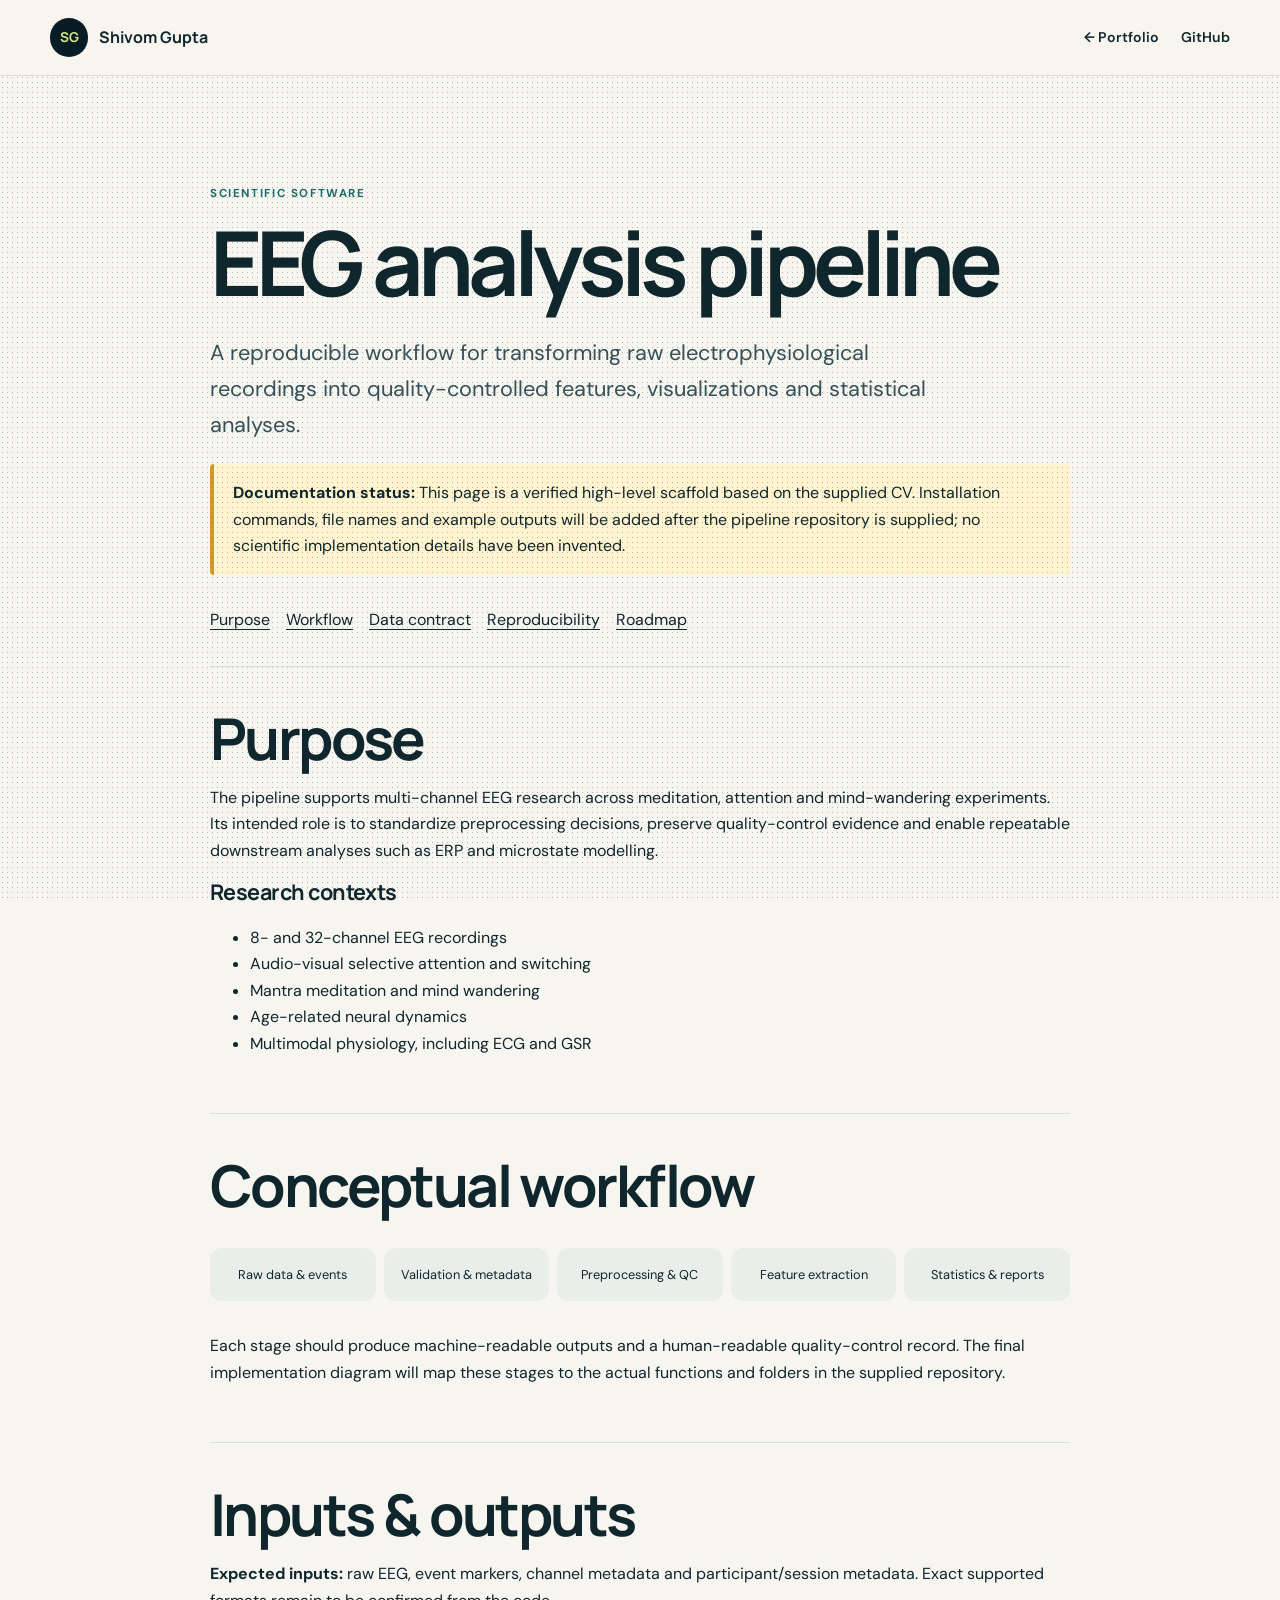
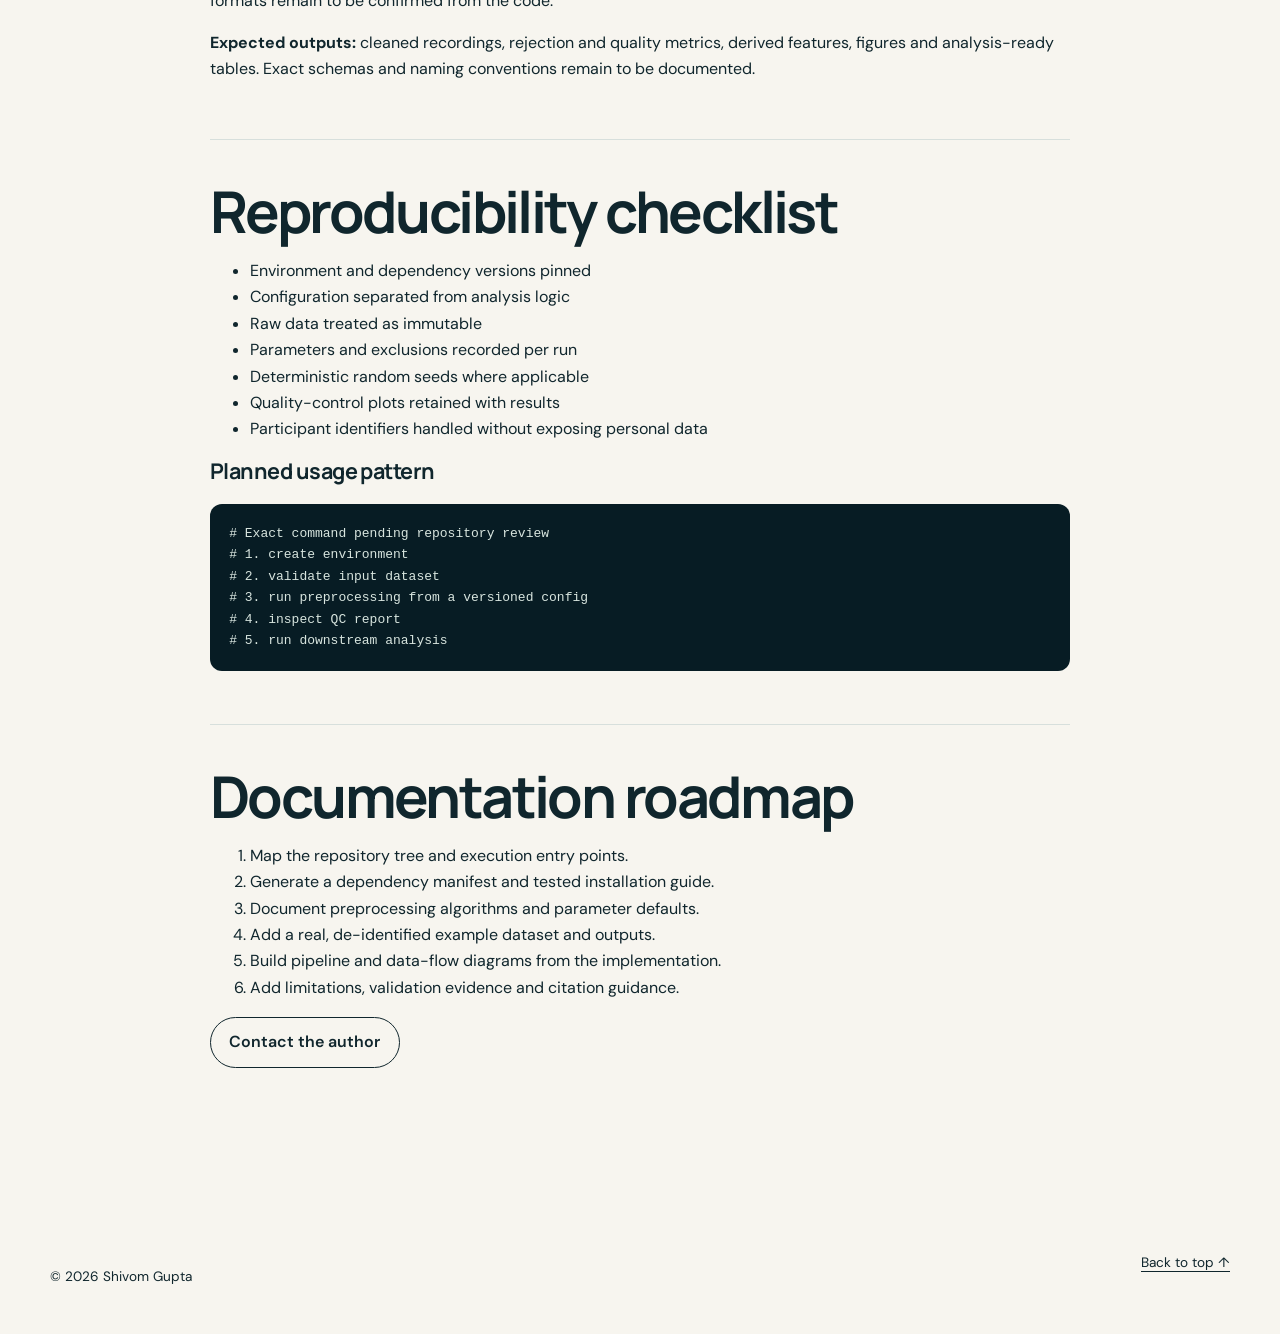
==== eeg-pipeline.html @ 1b75221d "Updated Website" ====
<!doctype html><html lang="en"><head><meta charset="utf-8"><meta name="viewport" content="width=device-width,initial-scale=1"><title>EEG Pipeline Documentation | Shivom Gupta</title><meta name="description" content="Documentation overview for Shivom Gupta's reproducible EEG analysis pipeline."><link rel="icon" href="images/logo.png"><link rel="stylesheet" href="assets/css/portfolio.css"><style>.docs{max-width:900px;margin:auto;padding:6rem 1.25rem}.docs-nav{display:flex;gap:1rem;flex-wrap:wrap;margin:2rem 0}.docs section{padding:2.5rem 0;border-top:1px solid var(--line)}.workflow{display:grid;grid-template-columns:repeat(5,1fr);gap:.5rem;margin:2rem 0}.workflow span{background:#e9eeea;padding:1rem .65rem;border-radius:.75rem;text-align:center;font-size:.8rem}.notice{background:#fff4cf;border-left:4px solid #d39b25;padding:1rem 1.2rem;border-radius:.25rem}.code{background:var(--navy);color:#d8e5df;padding:1.2rem;border-radius:.75rem;overflow:auto;font-family:monospace}@media(max-width:700px){.workflow{grid-template-columns:1fr}}</style></head><body><a class="skip-link" href="#docs">Skip to documentation</a><header class="site-header"><a class="brand" href="index.html"><span>SG</span> Shivom Gupta</a><nav style="display:flex"><a href="index.html#projects">← Portfolio</a><a href="https://github.com/Shivom7">GitHub</a></nav></header><main class="docs" id="docs"><p class="kicker">Scientific software</p><h1>EEG analysis pipeline</h1><p class="lede">A reproducible workflow for transforming raw electrophysiological recordings into quality-controlled features, visualizations and statistical analyses.</p><div class="notice"><strong>Documentation status:</strong> This page is a verified high-level scaffold based on the supplied CV. Installation commands, file names and example outputs will be added after the pipeline repository is supplied; no scientific implementation details have been invented.</div><nav class="docs-nav" aria-label="On this page"><a href="#purpose">Purpose</a><a href="#workflow">Workflow</a><a href="#inputs">Data contract</a><a href="#reproducibility">Reproducibility</a><a href="#roadmap">Roadmap</a></nav><section id="purpose"><h2>Purpose</h2><p>The pipeline supports multi-channel EEG research across meditation, attention and mind-wandering experiments. Its intended role is to standardize preprocessing decisions, preserve quality-control evidence and enable repeatable downstream analyses such as ERP and microstate modelling.</p><h3>Research contexts</h3><ul><li>8- and 32-channel EEG recordings</li><li>Audio-visual selective attention and switching</li><li>Mantra meditation and mind wandering</li><li>Age-related neural dynamics</li><li>Multimodal physiology, including ECG and GSR</li></ul></section><section id="workflow"><h2>Conceptual workflow</h2><div class="workflow" aria-label="EEG pipeline workflow"><span>Raw data & events</span><span>Validation & metadata</span><span>Preprocessing & QC</span><span>Feature extraction</span><span>Statistics & reports</span></div><p>Each stage should produce machine-readable outputs and a human-readable quality-control record. The final implementation diagram will map these stages to the actual functions and folders in the supplied repository.</p></section><section id="inputs"><h2>Inputs & outputs</h2><p><strong>Expected inputs:</strong> raw EEG, event markers, channel metadata and participant/session metadata. Exact supported formats remain to be confirmed from the code.</p><p><strong>Expected outputs:</strong> cleaned recordings, rejection and quality metrics, derived features, figures and analysis-ready tables. Exact schemas and naming conventions remain to be documented.</p></section><section id="reproducibility"><h2>Reproducibility checklist</h2><ul><li>Environment and dependency versions pinned</li><li>Configuration separated from analysis logic</li><li>Raw data treated as immutable</li><li>Parameters and exclusions recorded per run</li><li>Deterministic random seeds where applicable</li><li>Quality-control plots retained with results</li><li>Participant identifiers handled without exposing personal data</li></ul><h3>Planned usage pattern</h3><pre class="code"><code># Exact command pending repository review
# 1. create environment
# 2. validate input dataset
# 3. run preprocessing from a versioned config
# 4. inspect QC report
# 5. run downstream analysis</code></pre></section><section id="roadmap"><h2>Documentation roadmap</h2><ol><li>Map the repository tree and execution entry points.</li><li>Generate a dependency manifest and tested installation guide.</li><li>Document preprocessing algorithms and parameter defaults.</li><li>Add a real, de-identified example dataset and outputs.</li><li>Build pipeline and data-flow diagrams from the implementation.</li><li>Add limitations, validation evidence and citation guidance.</li></ol><p><a class="button" href="mailto:shivomgupta90@gmail.com">Contact the author</a></p></section></main><footer><p>© <span id="year"></span> Shivom Gupta</p><a href="#docs">Back to top ↑</a></footer><script src="assets/js/portfolio.js"></script></body></html>
---- assets/css/portfolio.css ----
@import url('https://fonts.googleapis.com/css2?family=DM+Sans:wght@400;500;600&family=Manrope:wght@500;600;700&display=swap');
:root{--ink:#10262d;--muted:#597078;--paper:#f7f5ef;--white:#fff;--teal:#1d6c6d;--lime:#d7e78b;--line:#d7dfdc;--navy:#071c24;--max:1180px;--radius:1.25rem}*{box-sizing:border-box}html{scroll-behavior:smooth}body{margin:0;background:var(--paper);color:var(--ink);font-family:"DM Sans",sans-serif;line-height:1.65}body:before{content:"";position:fixed;inset:0;pointer-events:none;opacity:.32;background-image:radial-gradient(#234 0.45px,transparent .45px);background-size:5px 5px}a{color:inherit;text-decoration-thickness:1px;text-underline-offset:4px}img{max-width:100%;display:block}h1,h2,h3{font-family:Manrope,sans-serif;line-height:1.08;margin-top:0}h1{font-size:clamp(3.2rem,7vw,6.8rem);letter-spacing:-.065em;margin-bottom:1.5rem}h1 em{color:var(--teal);font-style:normal}h2{font-size:clamp(2.25rem,4.5vw,4.4rem);letter-spacing:-.045em;margin-bottom:1rem}h3{font-size:1.35rem;letter-spacing:-.025em}.skip-link{position:fixed;top:-5rem;left:1rem;z-index:20;background:#fff;padding:.75rem}.skip-link:focus{top:1rem}.site-header{height:76px;padding:0 max(1.25rem,calc((100% - var(--max))/2));display:flex;align-items:center;justify-content:space-between;position:sticky;top:0;z-index:10;background:rgba(247,245,239,.94);backdrop-filter:blur(14px);border-bottom:1px solid rgba(16,38,45,.12)}.brand{display:flex;align-items:center;gap:.65rem;font-family:Manrope;text-decoration:none;font-weight:700}.brand span{display:grid;place-items:center;width:2.4rem;height:2.4rem;border-radius:50%;background:var(--navy);color:var(--lime);font-size:.85rem}.site-header nav{display:flex;gap:1.35rem}.site-header nav a{text-decoration:none;font-size:.88rem;font-weight:600}.site-header nav a:hover{color:var(--teal)}.menu-button{display:none}.hero{max-width:var(--max);margin:auto;min-height:calc(100vh - 76px);display:grid;grid-template-columns:1.35fr .65fr;align-items:center;gap:5vw;padding:6rem 1.25rem}.eyebrow,.kicker,.tag{font-weight:700;text-transform:uppercase;letter-spacing:.14em;font-size:.72rem;color:var(--teal)}.lede{font-size:clamp(1.15rem,1.7vw,1.4rem);max-width:720px;color:#365158}.current{display:flex;align-items:center;gap:.65rem;font-weight:600}.current span{width:.65rem;height:.65rem;background:#73a559;border-radius:50%;box-shadow:0 0 0 .3rem rgba(115,165,89,.15)}.actions{display:flex;gap:.75rem;flex-wrap:wrap;margin:2rem 0}.button{display:inline-flex;align-items:center;justify-content:center;min-height:48px;padding:.7rem 1.15rem;border:1px solid var(--ink);border-radius:999px;text-decoration:none;font-weight:600}.button:hover{transform:translateY(-2px)}.button.primary{background:var(--navy);color:#fff;border-color:var(--navy)}.social-links,.chips{list-style:none;padding:0;display:flex;gap:.85rem;flex-wrap:wrap}.social-links a{font-size:.9rem}.portrait{position:relative;margin:0}.portrait:before{content:"";position:absolute;inset:-1.25rem 1.25rem 1.25rem -1.25rem;border:1px solid var(--teal);border-radius:45% 45% 1rem 1rem;z-index:-1}.portrait img{aspect-ratio:4/5;object-fit:cover;object-position:58% center;border-radius:45% 45% 1rem 1rem}.portrait figcaption{font-size:.76rem;color:var(--muted);margin-top:.75rem}.section{max-width:var(--max);margin:auto;padding:7.5rem 1.25rem}.section.alt{max-width:none;background:#e9eeea;padding-left:max(1.25rem,calc((100% - var(--max))/2));padding-right:max(1.25rem,calc((100% - var(--max))/2))}.two-column{display:grid;grid-template-columns:.8fr 1.2fr;gap:9vw}.prose{font-size:1.13rem}.prose p:first-child{margin-top:0}.section-heading{display:flex;justify-content:space-between;align-items:end;gap:2rem;margin-bottom:3rem}.section-heading>p{max-width:430px;color:var(--muted)}.card-grid{display:grid;grid-template-columns:repeat(2,1fr);gap:1rem}.card{background:var(--white);padding:2rem;border-radius:var(--radius);min-height:300px;position:relative;border:1px solid rgba(16,38,45,.06)}.card.featured{background:var(--navy);color:#fff}.card-index{display:block;font:600 .8rem Manrope;color:var(--teal);margin-bottom:4rem}.featured .card-index{color:var(--lime)}.card p{color:var(--muted)}.featured p:not(.tag){color:#bdd0d1}.chips li{font-size:.72rem;border:1px solid var(--line);padding:.25rem .55rem;border-radius:999px}.featured .chips li{border-color:#426169}.timeline{border-top:1px solid var(--line)}.timeline article{display:grid;grid-template-columns:180px 1fr;gap:2rem;padding:2.4rem 0;border-bottom:1px solid var(--line)}.timeline time{font:600 .9rem Manrope;color:var(--teal)}.timeline article>div{max-width:760px}.project-grid{display:grid;grid-template-columns:repeat(3,1fr);gap:1rem}.project-card{background:#fff;border-radius:var(--radius);overflow:hidden}.project-card>div:last-child{padding:1.6rem}.project-image{height:220px;overflow:hidden;background:var(--navy)}.project-image img{width:100%;height:100%;object-fit:cover}.project-image.brain img{object-fit:contain;padding:1.5rem}.text-link{font-weight:700;color:var(--teal)}.image-note{font-size:.8rem;color:var(--muted)}.teaching-list article{display:grid;grid-template-columns:80px 1fr;gap:2rem;padding:2rem 0;border-top:1px solid var(--line)}.teaching-list article>span{font:600 2rem Manrope;color:#9cafaa}.output-list{display:grid;grid-template-columns:1fr 1fr}.output-list article{padding:2rem;border-top:1px solid #bdcac6}.output-list article:nth-child(odd){border-right:1px solid #bdcac6}.status{display:inline-block;color:var(--teal);font-size:.75rem;font-weight:700;text-transform:uppercase;letter-spacing:.08em;margin-bottom:1.2rem}.skills-grid{display:grid;grid-template-columns:repeat(4,1fr);gap:1rem}.skills-grid article{border-top:3px solid var(--teal);padding-top:1.25rem}.contact-section{background:var(--navy);color:white;padding:7rem max(1.25rem,calc((100% - var(--max))/2));}.contact-section h2{max-width:800px}.contact-section>p:not(.kicker){color:#bdd0d1;max-width:650px}.contact-section .button{border-color:#8da3a4}.contact-section .primary{background:var(--lime);border-color:var(--lime);color:var(--navy)}footer{padding:2rem max(1.25rem,calc((100% - var(--max))/2));display:flex;justify-content:space-between;font-size:.85rem}a:focus-visible,button:focus-visible{outline:3px solid #e3a238;outline-offset:4px}@media (prefers-reduced-motion:reduce){html{scroll-behavior:auto}*{transition:none!important}}@media(max-width:860px){.menu-button{display:block;background:none;border:1px solid var(--ink);border-radius:999px;padding:.5rem .8rem}.site-header nav{display:none;position:absolute;top:75px;left:0;right:0;background:var(--paper);padding:1rem 1.25rem;flex-direction:column;border-bottom:1px solid var(--line)}.site-header nav.open{display:flex}.hero{grid-template-columns:1fr;padding-top:4rem}.portrait{max-width:520px}.two-column{grid-template-columns:1fr;gap:1rem}.project-grid,.skills-grid{grid-template-columns:1fr 1fr}.section-heading{align-items:start;flex-direction:column}.card-index{margin-bottom:2rem}}@media(max-width:580px){h1{font-size:3.3rem}.section{padding-top:5rem;padding-bottom:5rem}.card-grid,.project-grid,.skills-grid,.output-list{grid-template-columns:1fr}.timeline article{grid-template-columns:1fr;gap:.4rem}.output-list article:nth-child(odd){border-right:0}.teaching-list article{grid-template-columns:45px 1fr;gap:1rem}.social-links{gap:.7rem}.site-header{height:68px}.site-header nav{top:67px}}
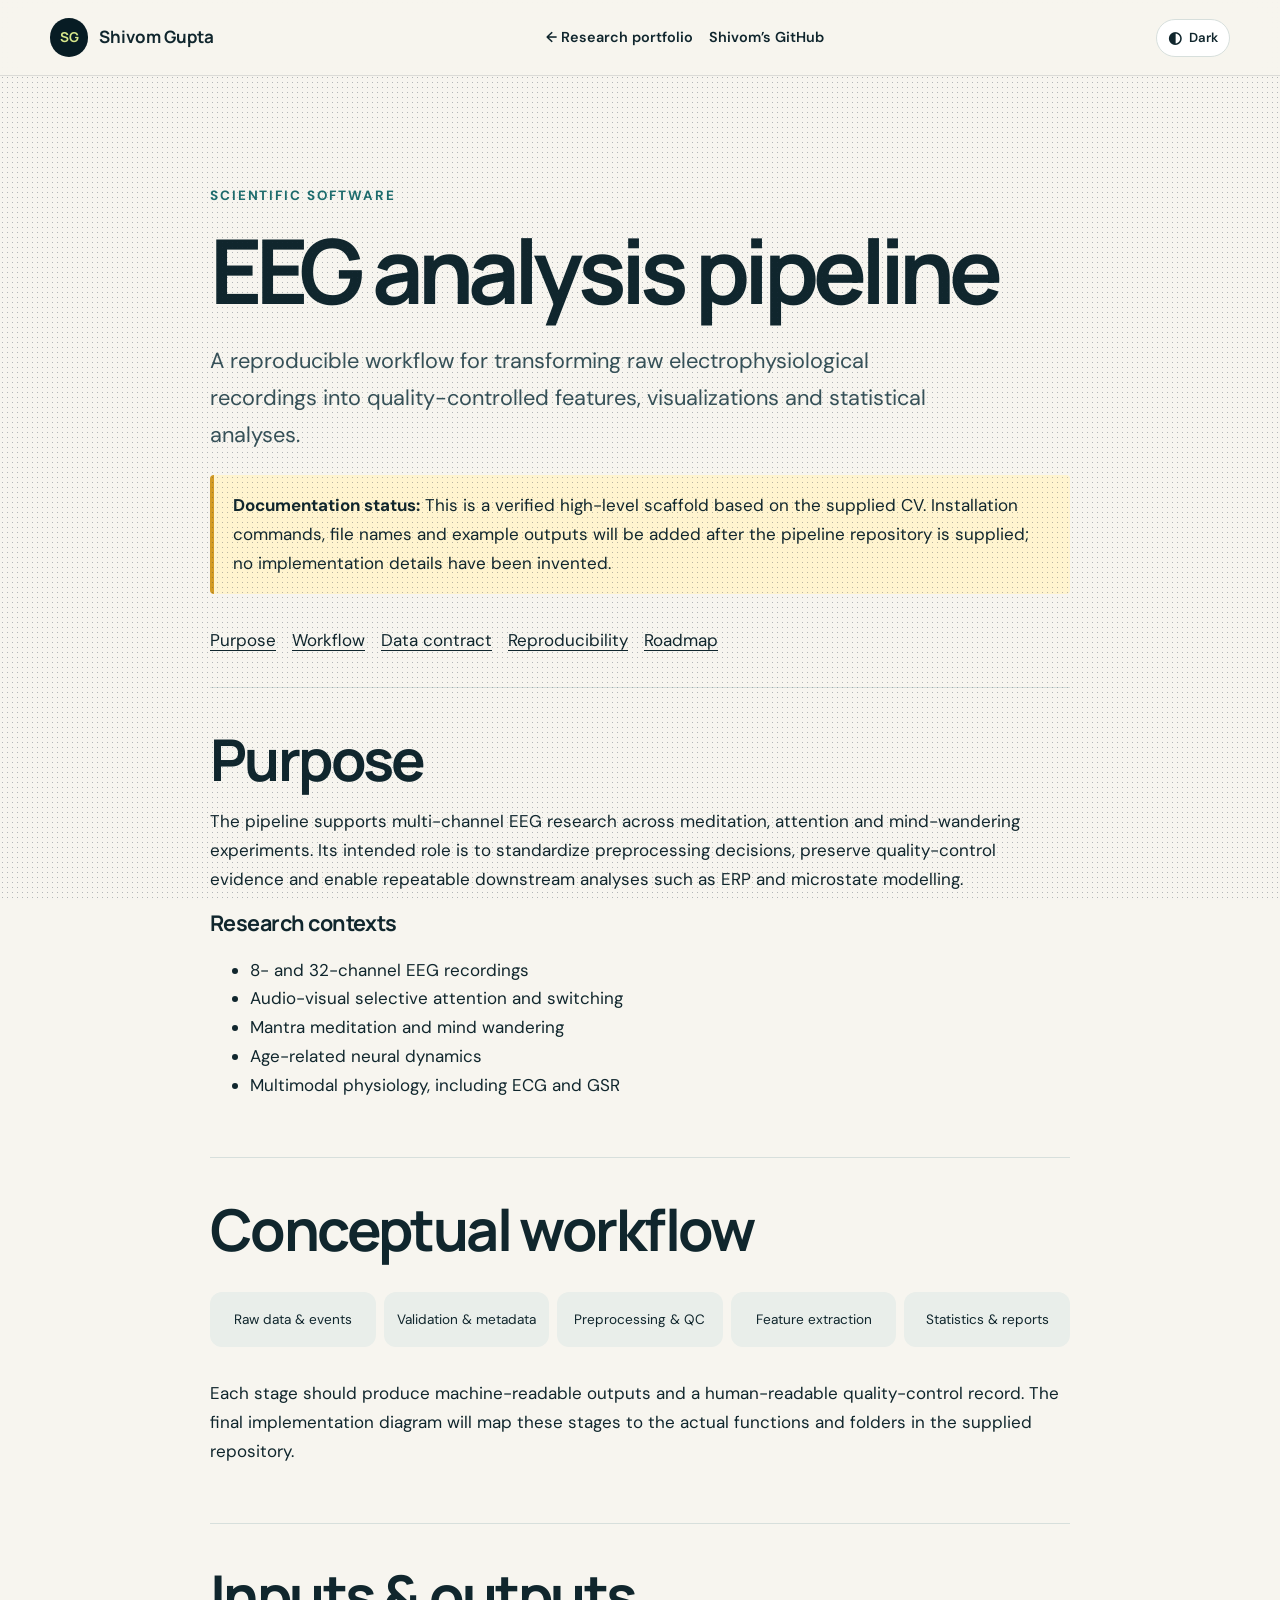
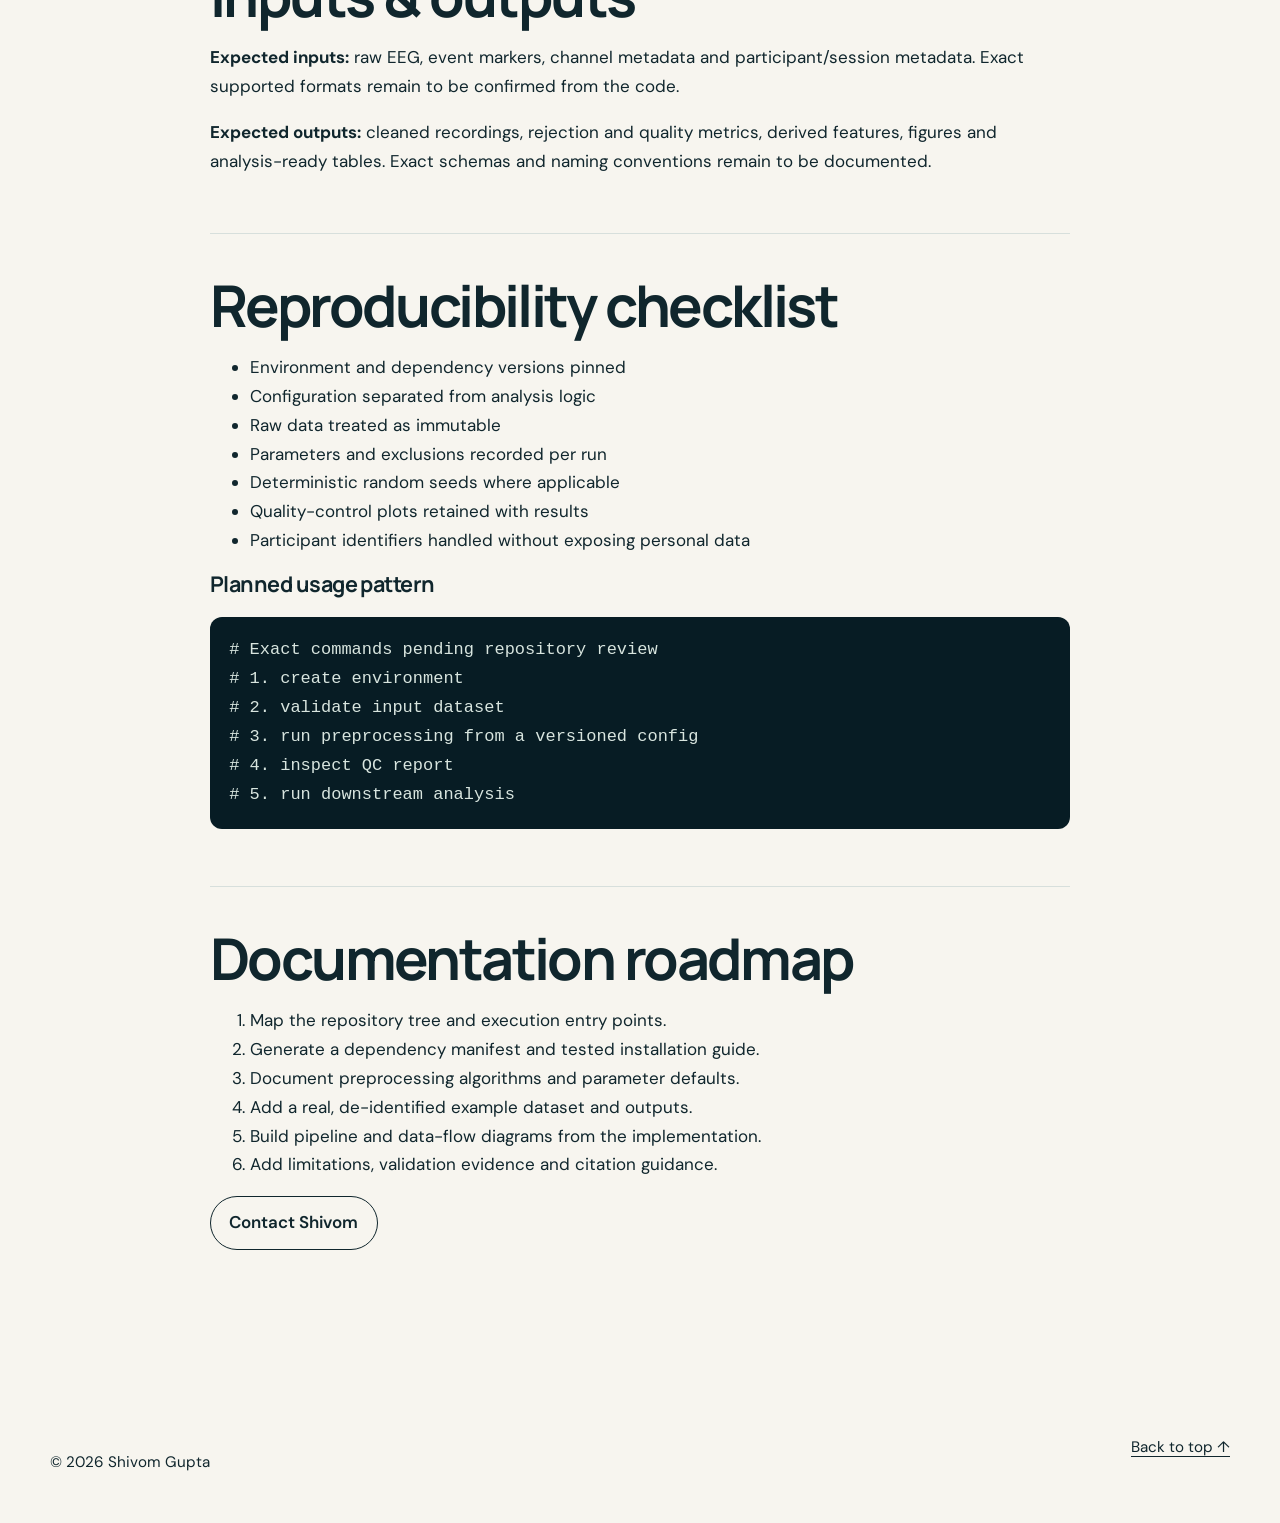
==== commit 322245ed: "Updated Website" ====
--- a/eeg-pipeline.html
+++ b/eeg-pipeline.html
@@ -1,6 +1,8 @@
-<!doctype html><html lang="en"><head><meta charset="utf-8"><meta name="viewport" content="width=device-width,initial-scale=1"><title>EEG Pipeline Documentation | Shivom Gupta</title><meta name="description" content="Documentation overview for Shivom Gupta's reproducible EEG analysis pipeline."><link rel="icon" href="images/logo.png"><link rel="stylesheet" href="assets/css/portfolio.css"><style>.docs{max-width:900px;margin:auto;padding:6rem 1.25rem}.docs-nav{display:flex;gap:1rem;flex-wrap:wrap;margin:2rem 0}.docs section{padding:2.5rem 0;border-top:1px solid var(--line)}.workflow{display:grid;grid-template-columns:repeat(5,1fr);gap:.5rem;margin:2rem 0}.workflow span{background:#e9eeea;padding:1rem .65rem;border-radius:.75rem;text-align:center;font-size:.8rem}.notice{background:#fff4cf;border-left:4px solid #d39b25;padding:1rem 1.2rem;border-radius:.25rem}.code{background:var(--navy);color:#d8e5df;padding:1.2rem;border-radius:.75rem;overflow:auto;font-family:monospace}@media(max-width:700px){.workflow{grid-template-columns:1fr}}</style></head><body><a class="skip-link" href="#docs">Skip to documentation</a><header class="site-header"><a class="brand" href="index.html"><span>SG</span> Shivom Gupta</a><nav style="display:flex"><a href="index.html#projects">← Portfolio</a><a href="https://github.com/Shivom7">GitHub</a></nav></header><main class="docs" id="docs"><p class="kicker">Scientific software</p><h1>EEG analysis pipeline</h1><p class="lede">A reproducible workflow for transforming raw electrophysiological recordings into quality-controlled features, visualizations and statistical analyses.</p><div class="notice"><strong>Documentation status:</strong> This page is a verified high-level scaffold based on the supplied CV. Installation commands, file names and example outputs will be added after the pipeline repository is supplied; no scientific implementation details have been invented.</div><nav class="docs-nav" aria-label="On this page"><a href="#purpose">Purpose</a><a href="#workflow">Workflow</a><a href="#inputs">Data contract</a><a href="#reproducibility">Reproducibility</a><a href="#roadmap">Roadmap</a></nav><section id="purpose"><h2>Purpose</h2><p>The pipeline supports multi-channel EEG research across meditation, attention and mind-wandering experiments. Its intended role is to standardize preprocessing decisions, preserve quality-control evidence and enable repeatable downstream analyses such as ERP and microstate modelling.</p><h3>Research contexts</h3><ul><li>8- and 32-channel EEG recordings</li><li>Audio-visual selective attention and switching</li><li>Mantra meditation and mind wandering</li><li>Age-related neural dynamics</li><li>Multimodal physiology, including ECG and GSR</li></ul></section><section id="workflow"><h2>Conceptual workflow</h2><div class="workflow" aria-label="EEG pipeline workflow"><span>Raw data & events</span><span>Validation & metadata</span><span>Preprocessing & QC</span><span>Feature extraction</span><span>Statistics & reports</span></div><p>Each stage should produce machine-readable outputs and a human-readable quality-control record. The final implementation diagram will map these stages to the actual functions and folders in the supplied repository.</p></section><section id="inputs"><h2>Inputs & outputs</h2><p><strong>Expected inputs:</strong> raw EEG, event markers, channel metadata and participant/session metadata. Exact supported formats remain to be confirmed from the code.</p><p><strong>Expected outputs:</strong> cleaned recordings, rejection and quality metrics, derived features, figures and analysis-ready tables. Exact schemas and naming conventions remain to be documented.</p></section><section id="reproducibility"><h2>Reproducibility checklist</h2><ul><li>Environment and dependency versions pinned</li><li>Configuration separated from analysis logic</li><li>Raw data treated as immutable</li><li>Parameters and exclusions recorded per run</li><li>Deterministic random seeds where applicable</li><li>Quality-control plots retained with results</li><li>Participant identifiers handled without exposing personal data</li></ul><h3>Planned usage pattern</h3><pre class="code"><code># Exact command pending repository review
+<!doctype html>
+<html lang="en"><head><meta charset="utf-8"><meta name="viewport" content="width=device-width,initial-scale=1"><title>EEG Pipeline Documentation | Shivom Gupta</title><meta name="description" content="Documentation overview for Shivom Gupta's reproducible EEG analysis pipeline."><link rel="icon" href="images/logo.png"><link rel="stylesheet" href="assets/css/portfolio.css"><link rel="stylesheet" href="assets/css/refinements.css"><style>.docs{max-width:900px;margin:auto;padding:6rem 1.25rem}.docs-nav{display:flex;gap:1rem;flex-wrap:wrap;margin:2rem 0}.docs section{padding:2.5rem 0;border-top:1px solid var(--line)}.workflow{display:grid;grid-template-columns:repeat(5,1fr);gap:.5rem;margin:2rem 0}.workflow span{background:#e9eeea;padding:1rem .65rem;border-radius:.75rem;text-align:center;font-size:.85rem}.notice{background:#fff4cf;border-left:4px solid #d39b25;padding:1rem 1.2rem;border-radius:.25rem}.code{background:var(--navy);color:#d8e5df;padding:1.2rem;border-radius:.75rem;overflow:auto;font-family:monospace}@media(max-width:700px){.workflow{grid-template-columns:1fr}}</style></head>
+<body><a class="skip-link" href="#docs">Skip to documentation</a><header class="site-header"><a class="brand" href="index.html"><span>SG</span> Shivom Gupta</a><nav style="display:flex"><a href="index.html#research">← Research portfolio</a><a href="https://github.com/Shivom7">Shivom’s GitHub</a></nav></header><main class="docs" id="docs"><p class="kicker">Scientific software</p><h1>EEG analysis pipeline</h1><p class="lede">A reproducible workflow for transforming raw electrophysiological recordings into quality-controlled features, visualizations and statistical analyses.</p><div class="notice"><strong>Documentation status:</strong> This is a verified high-level scaffold based on the supplied CV. Installation commands, file names and example outputs will be added after the pipeline repository is supplied; no implementation details have been invented.</div><nav class="docs-nav" aria-label="On this page"><a href="#purpose">Purpose</a><a href="#workflow">Workflow</a><a href="#inputs">Data contract</a><a href="#reproducibility">Reproducibility</a><a href="#roadmap">Roadmap</a></nav><section id="purpose"><h2>Purpose</h2><p>The pipeline supports multi-channel EEG research across meditation, attention and mind-wandering experiments. Its intended role is to standardize preprocessing decisions, preserve quality-control evidence and enable repeatable downstream analyses such as ERP and microstate modelling.</p><h3>Research contexts</h3><ul><li>8- and 32-channel EEG recordings</li><li>Audio-visual selective attention and switching</li><li>Mantra meditation and mind wandering</li><li>Age-related neural dynamics</li><li>Multimodal physiology, including ECG and GSR</li></ul></section><section id="workflow"><h2>Conceptual workflow</h2><div class="workflow" aria-label="EEG pipeline workflow"><span>Raw data & events</span><span>Validation & metadata</span><span>Preprocessing & QC</span><span>Feature extraction</span><span>Statistics & reports</span></div><p>Each stage should produce machine-readable outputs and a human-readable quality-control record. The final implementation diagram will map these stages to the actual functions and folders in the supplied repository.</p></section><section id="inputs"><h2>Inputs & outputs</h2><p><strong>Expected inputs:</strong> raw EEG, event markers, channel metadata and participant/session metadata. Exact supported formats remain to be confirmed from the code.</p><p><strong>Expected outputs:</strong> cleaned recordings, rejection and quality metrics, derived features, figures and analysis-ready tables. Exact schemas and naming conventions remain to be documented.</p></section><section id="reproducibility"><h2>Reproducibility checklist</h2><ul><li>Environment and dependency versions pinned</li><li>Configuration separated from analysis logic</li><li>Raw data treated as immutable</li><li>Parameters and exclusions recorded per run</li><li>Deterministic random seeds where applicable</li><li>Quality-control plots retained with results</li><li>Participant identifiers handled without exposing personal data</li></ul><h3>Planned usage pattern</h3><pre class="code"><code># Exact commands pending repository review
 # 1. create environment
 # 2. validate input dataset
 # 3. run preprocessing from a versioned config
 # 4. inspect QC report
-# 5. run downstream analysis</code></pre></section><section id="roadmap"><h2>Documentation roadmap</h2><ol><li>Map the repository tree and execution entry points.</li><li>Generate a dependency manifest and tested installation guide.</li><li>Document preprocessing algorithms and parameter defaults.</li><li>Add a real, de-identified example dataset and outputs.</li><li>Build pipeline and data-flow diagrams from the implementation.</li><li>Add limitations, validation evidence and citation guidance.</li></ol><p><a class="button" href="mailto:shivomgupta90@gmail.com">Contact the author</a></p></section></main><footer><p>© <span id="year"></span> Shivom Gupta</p><a href="#docs">Back to top ↑</a></footer><script src="assets/js/portfolio.js"></script></body></html>
+# 5. run downstream analysis</code></pre></section><section id="roadmap"><h2>Documentation roadmap</h2><ol><li>Map the repository tree and execution entry points.</li><li>Generate a dependency manifest and tested installation guide.</li><li>Document preprocessing algorithms and parameter defaults.</li><li>Add a real, de-identified example dataset and outputs.</li><li>Build pipeline and data-flow diagrams from the implementation.</li><li>Add limitations, validation evidence and citation guidance.</li></ol><p><a class="button" href="mailto:shivomgupta90@gmail.com">Contact Shivom</a></p></section></main><footer><p>© <span id="year"></span> Shivom Gupta</p><a href="#docs">Back to top ↑</a></footer><script src="assets/js/portfolio.js"></script></body></html>
--- a/assets/css/refinements.css
+++ b/assets/css/refinements.css
@@ -0,0 +1,17 @@
+body{font-size:17px;line-height:1.7}.site-header nav{gap:1rem}.site-header nav a{font-size:.9rem}.portrait-square:before,.portrait-square img{border-radius:1.5rem}.portrait figcaption,.image-note{font-size:.9rem}.eyebrow,.kicker,.tag{font-size:.78rem}.card p,.timeline p,.teaching-list p,.publication-list li{font-size:1rem}.chips li{font-size:.8rem}.timeline time{font-size:1rem}.about-original{position:relative;color:#fff;background:linear-gradient(rgba(4,18,26,.78),rgba(4,18,26,.84)),url('../../images/bg.png') center/cover fixed}.about-original .section{position:relative}.about-original .prose{color:#dce8e8}.about-original .light{color:var(--lime)}.skills-prominent{padding-top:6rem;padding-bottom:6rem}.skills-prominent .skills-grid{grid-template-columns:repeat(3,1fr)}.skills-prominent .skills-grid article{background:#fff;border-top:3px solid var(--teal);border-radius:0 0 1rem 1rem;padding:1.35rem}.skills-prominent .chips{gap:.45rem}.research-highlights{display:grid;grid-template-columns:repeat(3,1fr);gap:1rem;margin:3rem 0 6rem}.research-highlights article{display:flex;flex-direction:column;padding:1.5rem;border-left:3px solid var(--teal)}.research-highlights strong{font:700 1.55rem Manrope}.research-highlights span{color:var(--muted)}.compact{margin-bottom:1rem}.publications{padding-top:1rem}.publications>h3{margin-top:2.5rem}.publication-list{padding:0;list-style:none;counter-reset:papers}.publication-list li{position:relative;padding:1.15rem 1rem 1.15rem 3.6rem;border-top:1px solid #bdcac6;counter-increment:papers}.publication-list li:before{content:counter(papers,decimal-leading-zero);position:absolute;left:.3rem;color:var(--teal);font:600 .85rem Manrope}.education-grid{display:grid;grid-template-columns:1fr 1fr;gap:1rem}.education-grid article{background:#fff;padding:2rem;border-radius:var(--radius)}.education-grid time{color:var(--teal);font-weight:700}.institution{font-weight:600}.funding{margin-top:2rem;padding:2rem;border:1px solid #bdcac6;border-radius:var(--radius)}.funding li{margin:.7rem 0}.outreach-story{display:grid;grid-template-columns:repeat(2,1fr);gap:1rem;margin-bottom:3rem}.outreach-story article{background:#fff;padding:1.6rem;border-radius:var(--radius)}.outreach-gallery{display:grid;grid-template-columns:repeat(2,1fr);gap:1rem}.outreach-gallery figure{margin:0;background:#fff;border-radius:var(--radius);overflow:hidden}.outreach-gallery figure.wide{grid-column:span 2}.outreach-gallery img{width:100%;height:340px;object-fit:cover}.outreach-gallery .wide img{height:440px}.outreach-gallery figcaption{padding:1rem 1.2rem;font-size:.95rem;color:var(--muted)}
+@media(max-width:1050px){.site-header nav{gap:.7rem}.site-header nav a{font-size:.82rem}}
+@media(max-width:860px){.site-header nav a{font-size:1rem}.skills-prominent .skills-grid{grid-template-columns:1fr 1fr}.about-original{background-attachment:scroll}}
+@media(max-width:580px){body{font-size:16px}.skills-prominent .skills-grid,.research-highlights,.education-grid,.outreach-story,.outreach-gallery{grid-template-columns:1fr}.outreach-gallery figure.wide{grid-column:auto}.outreach-gallery img,.outreach-gallery .wide img{height:270px}.publication-list li{padding-left:3rem}}
+
+/* Section hierarchy, full-frame photography, and leadership emphasis */
+.section-heading{display:block;max-width:850px;margin-bottom:3.25rem}.section-heading>div{display:block}.section-heading>p{max-width:720px;margin:.7rem 0 0;font-size:1.08rem;line-height:1.65}.section-heading .kicker,.section>.kicker,.contact-section>.kicker{font-size:.9rem;letter-spacing:.16em;margin-bottom:.75rem}.section-heading h2{margin-bottom:0}.portrait{max-width:520px}.portrait:before{inset:-1rem 1rem 1rem -1rem}.portrait-square img{width:100%;height:auto;aspect-ratio:auto;object-fit:contain;object-position:center;background:#e9eeea}.outreach-gallery{align-items:start}.outreach-gallery figure,.outreach-gallery figure.wide{grid-column:auto}.outreach-gallery img,.outreach-gallery .wide img{width:100%;height:auto;max-height:none;object-fit:contain;background:#edf0ed}.current{font-size:1.02rem}.research-highlights strong{font-size:1.7rem}.timeline h3,.teaching-list h3,.outreach-story h3{font-size:1.45rem}.card h3{font-size:1.5rem}.funding{background:rgba(255,255,255,.45)}
+@media(max-width:860px){.section-heading>p{font-size:1rem}.portrait{max-width:680px;margin-top:1rem}}
+.leadership-note{margin:0 0 6rem;padding:2rem 2.25rem;background:var(--navy);color:#fff;border-radius:var(--radius);display:grid;grid-template-columns:.35fr 1fr 1.3fr;gap:2rem;align-items:start}.leadership-note .kicker{color:var(--lime);margin:.25rem 0}.leadership-note h3{font-size:1.6rem;margin:0}.leadership-note>p:last-child{margin:0;color:#c5d5d5}@media(max-width:860px){.leadership-note{grid-template-columns:1fr;gap:.75rem}}
+.hero{grid-template-columns:.95fr 1.05fr;align-items:stretch;min-height:auto}.hero-copy{display:flex;flex-direction:column;justify-content:center}.hero h1{font-size:clamp(3rem,5.3vw,5.65rem)}.portrait{max-width:none;min-height:100%;display:flex;align-items:center;justify-content:center;margin:0;overflow:hidden;border:1px solid var(--teal);border-radius:1.5rem;background:linear-gradient(rgba(7,28,36,.28),rgba(7,28,36,.28)),url('../../images/shivom.jpg') center/cover no-repeat}.portrait:before{display:none}.portrait-square img{width:100%;height:100%;max-height:none;object-fit:contain;filter:drop-shadow(0 12px 24px rgba(7,28,36,.22))}.current a{font-weight:700;text-decoration-color:var(--teal)}.eyebrow,.kicker,.tag,.card-index,.status{font-size:max(.84rem,13px)}.chips li{font-size:max(.86rem,14px)}footer{font-size:.95rem}@media(max-width:860px){.hero{grid-template-columns:1fr}.portrait{min-height:360px}.portrait-square img{height:auto}}
+
+/* Theme control and dark palette */
+.theme-toggle{display:inline-flex;align-items:center;justify-content:center;gap:.4rem;min-height:38px;padding:.42rem .7rem;border:1px solid var(--line);border-radius:999px;background:var(--white);color:var(--ink);font:600 .82rem "DM Sans",sans-serif;cursor:pointer;white-space:nowrap}.theme-toggle:hover{border-color:var(--teal);transform:translateY(-1px)}.theme-toggle span:first-child{font-size:1rem;line-height:1}.site-header{transition:background-color .25s,color .25s}.card,.skills-grid article,.education-grid article,.outreach-story article,.outreach-gallery figure{transition:background-color .25s,color .25s}
+html[data-theme="dark"]{--ink:#e7f0ee;--muted:#adc0bd;--paper:#081b21;--white:#10282f;--teal:#69c4bd;--lime:#d7e78b;--line:#345057;--navy:#041217;color-scheme:dark}html[data-theme="dark"] body{background:var(--paper);color:var(--ink)}html[data-theme="dark"] body:before{opacity:.16;background-image:radial-gradient(#9bc7c2 .45px,transparent .45px)}html[data-theme="dark"] .site-header{background:rgba(8,27,33,.94);border-bottom-color:#29444b}html[data-theme="dark"] .theme-toggle{background:#10282f;color:#e7f0ee}html[data-theme="dark"] .section.alt{background:#0d252c}html[data-theme="dark"] .card,html[data-theme="dark"] .skills-prominent .skills-grid article,html[data-theme="dark"] .education-grid article,html[data-theme="dark"] .outreach-story article,html[data-theme="dark"] .outreach-gallery figure{background:#10282f;border-color:#29464d}html[data-theme="dark"] .card.featured,html[data-theme="dark"] .leadership-note,html[data-theme="dark"] .contact-section{background:#030f14}html[data-theme="dark"] .card p,html[data-theme="dark"] .section-heading>p,html[data-theme="dark"] .research-highlights span,html[data-theme="dark"] .outreach-gallery figcaption{color:var(--muted)}html[data-theme="dark"] .funding{background:rgba(16,40,47,.7);border-color:#345057}html[data-theme="dark"] .button:not(.primary){border-color:#7d9a9c;color:#e7f0ee}html[data-theme="dark"] .about-original{background:linear-gradient(rgba(2,12,17,.86),rgba(2,12,17,.9)),url('../../images/bg.png') center/cover fixed}html[data-theme="dark"] .portrait{border-color:#69c4bd}html[data-theme="dark"] .menu-button{color:var(--ink);border-color:var(--line)}
+@media(max-width:1050px){.theme-toggle span:last-child{display:none}.theme-toggle{width:40px;padding:.4rem}}
+@media(max-width:860px){.site-header{gap:.65rem}.theme-toggle{margin-left:auto}.menu-button{margin-left:0}.site-header nav{background:var(--paper);max-height:calc(100vh - 68px);overflow-y:auto}.hero{padding-top:3.5rem;padding-bottom:4rem}.portrait{min-height:clamp(320px,90vw,520px)}.section{padding-top:5.5rem;padding-bottom:5.5rem}.publication-list li{overflow-wrap:anywhere}}
+@media(max-width:580px){.site-header{padding-left:1rem;padding-right:1rem}.brand{font-size:.92rem}.brand span{width:2.1rem;height:2.1rem}.theme-toggle{width:38px;min-height:36px}.menu-button{min-height:38px}.hero{padding-left:1rem;padding-right:1rem}.hero h1{font-size:clamp(2.75rem,14vw,4rem)}.lede{font-size:1.08rem}.current{align-items:flex-start}.actions .button{width:100%}.portrait{min-height:300px}.card,.education-grid article,.outreach-story article{padding:1.5rem}.leadership-note{padding:1.5rem}.contact-section{padding-top:5rem;padding-bottom:5rem}footer{gap:1rem;align-items:center}}
